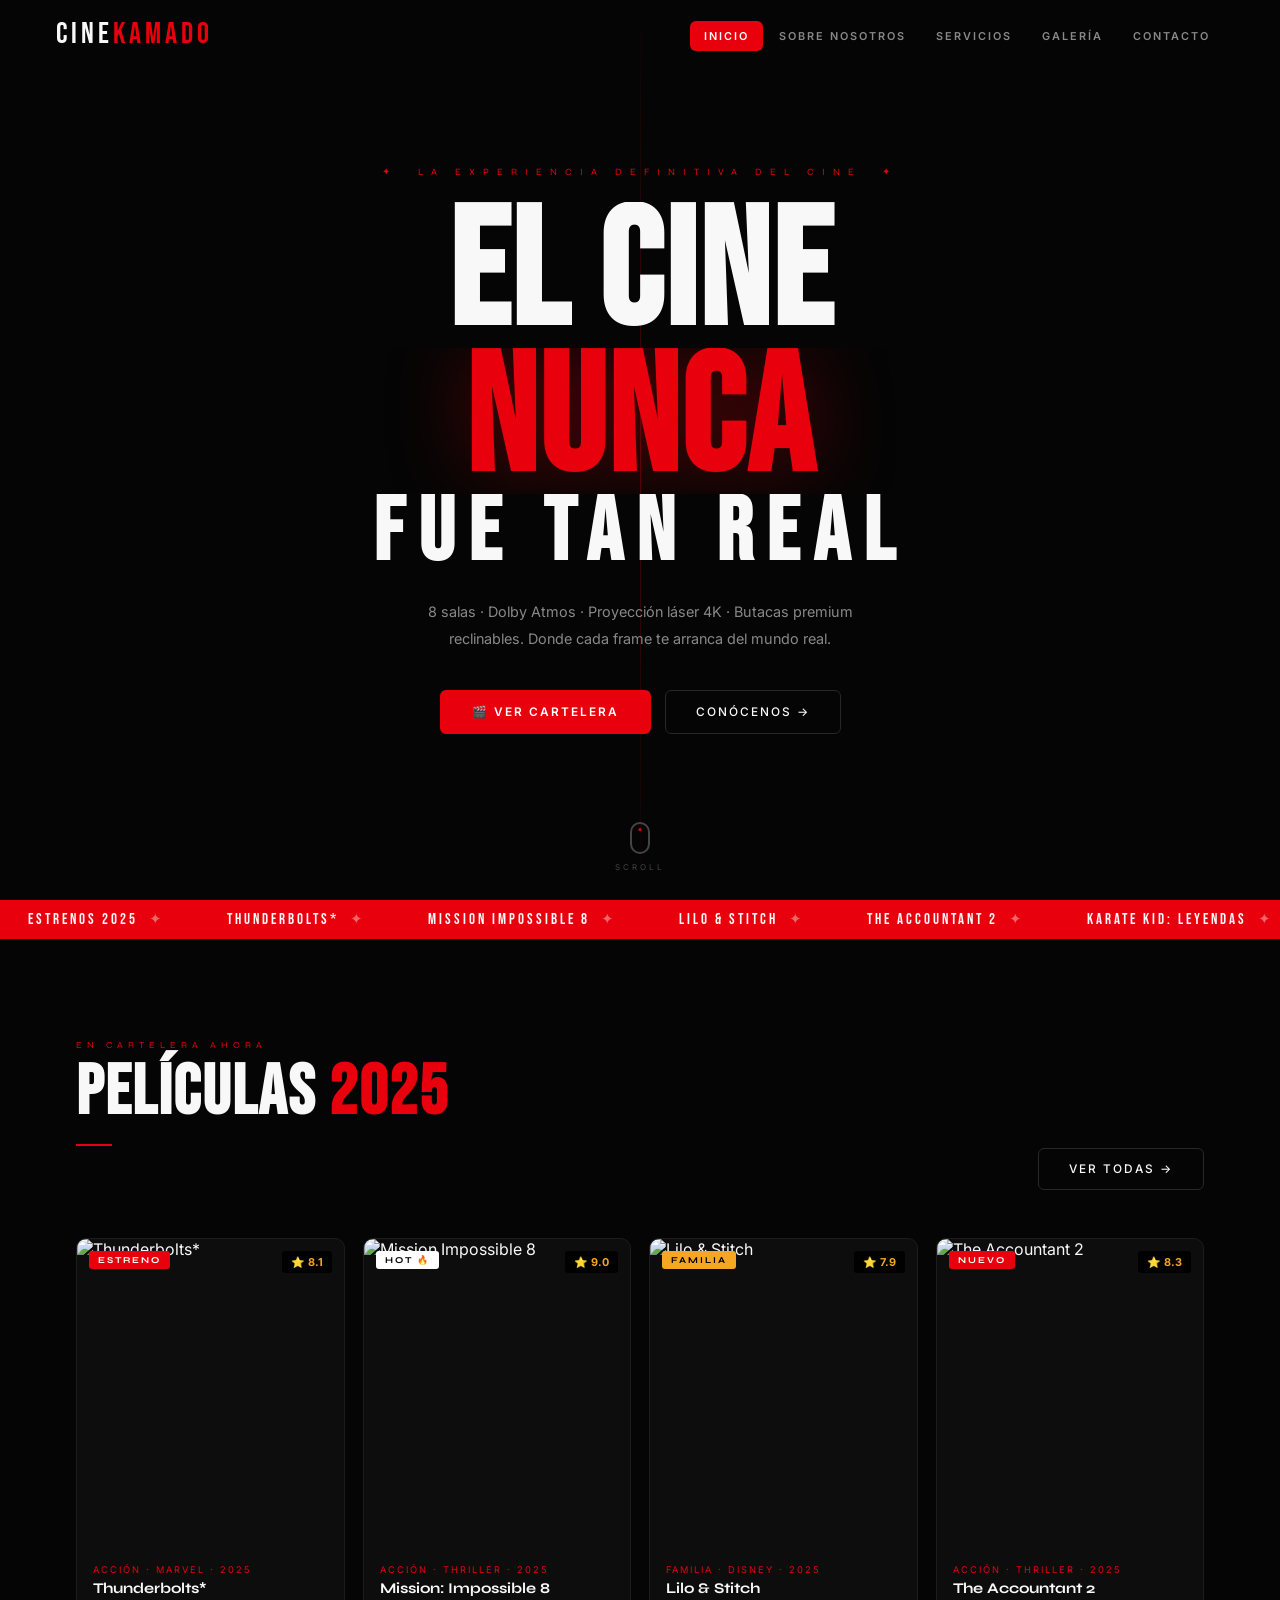
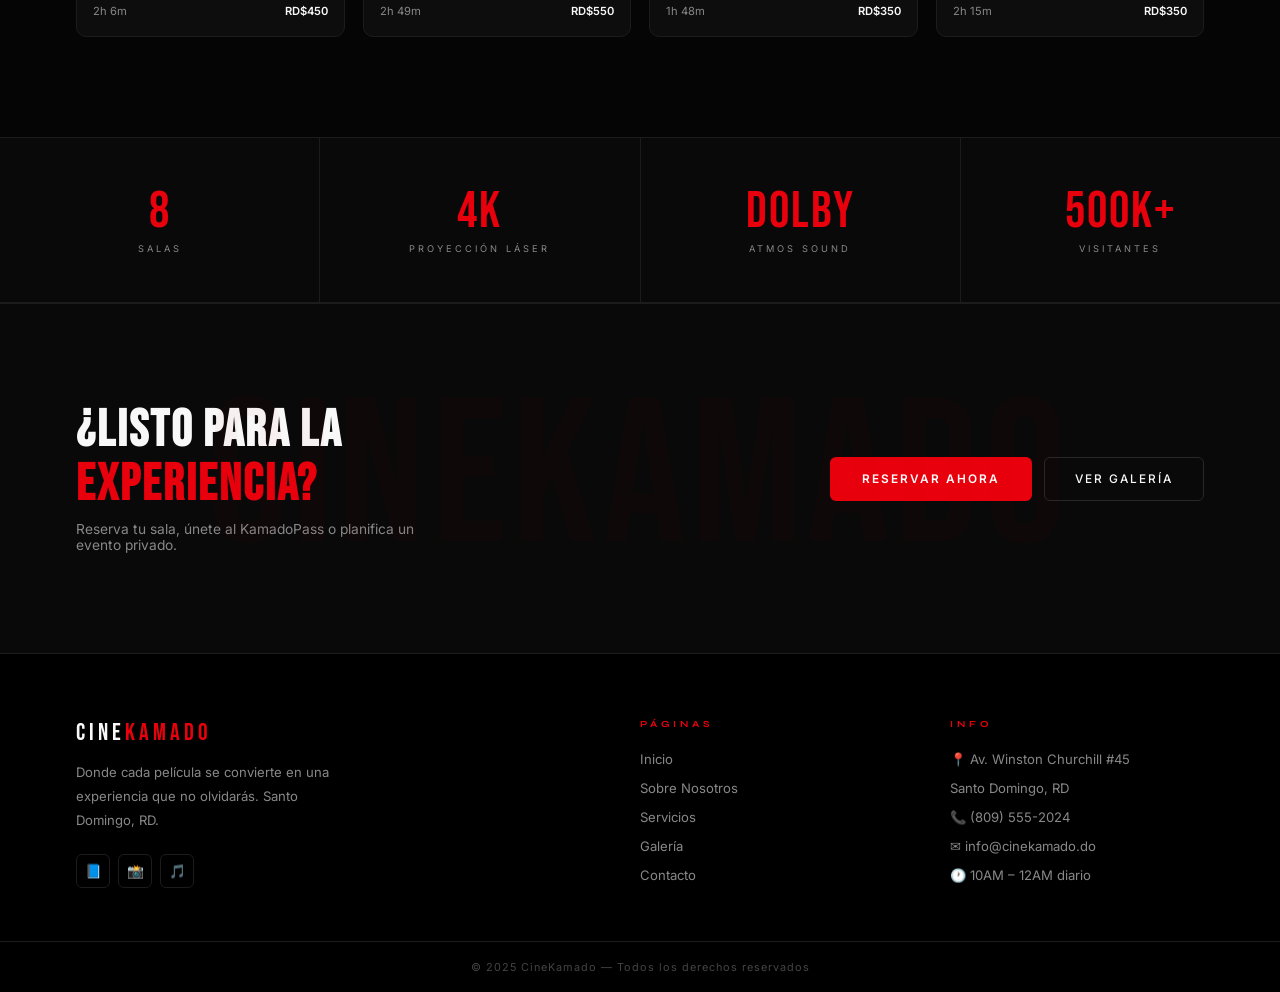
==== index.html @ 13164cf3 "Add files via upload" ====
<!DOCTYPE html>
<html lang="es">
<head>
<meta charset="UTF-8"/><meta name="viewport" content="width=device-width,initial-scale=1.0"/>
<title>CineKamado – Inicio</title>
<link href="https://fonts.googleapis.com/css2?family=Bebas+Neue&family=Syne:wght@400;700;800&family=Inter:wght@300;400;500;600&display=swap" rel="stylesheet"/>
<link rel="stylesheet" href="styles.css"/>
<style>
.hero{min-height:100vh;display:flex;align-items:center;justify-content:center;position:relative;overflow:hidden;}
.hero-bg{position:absolute;inset:0;background:url('https://images.unsplash.com/photo-1440404653325-ab127d49abc1?w=1800&q=90')center/cover no-repeat;filter:brightness(.18);}
.hero-grad{position:absolute;inset:0;background:linear-gradient(to bottom,rgba(5,5,5,.3) 0%,var(--bg) 100%);}
.hero-vline{position:absolute;top:0;left:50%;width:1px;height:100%;background:linear-gradient(to bottom,transparent,rgba(232,0,13,.3),transparent);pointer-events:none;}
.particle{position:absolute;width:2px;height:2px;background:var(--red);border-radius:50%;opacity:0;animation:twink linear infinite;}
@keyframes twink{0%{opacity:0;transform:translateY(0) scale(1)}50%{opacity:.6}100%{opacity:0;transform:translateY(-50px) scale(.4)}}
.hero-content{position:relative;z-index:2;text-align:center;padding:0 20px;max-width:1100px;}
.eyebrow{font-family:var(--font-s);font-size:.6rem;letter-spacing:8px;text-transform:uppercase;color:var(--red);display:block;margin-bottom:24px;opacity:0;animation:fadeUp .8s .3s ease forwards;}
.hero-title{font-family:var(--font-h);line-height:.88;letter-spacing:2px;}
.ww{overflow:hidden;display:block;}
.w{display:inline-block;opacity:0;transform:translateY(110%);animation:wordUp .7s ease forwards;}
.w1{font-size:clamp(4.5rem,13vw,12rem);animation-delay:.4s;}
.w2{font-size:clamp(4.5rem,13vw,12rem);color:var(--red);text-shadow:0 0 80px rgba(232,0,13,.35);animation-delay:.55s;}
.w3{font-size:clamp(2.5rem,7vw,6rem);letter-spacing:14px;animation-delay:.7s;}
@keyframes wordUp{from{opacity:0;transform:translateY(110%)}to{opacity:1;transform:translateY(0)}}
.hero-sub{font-size:.9rem;line-height:1.85;color:var(--gray);max-width:500px;margin:26px auto 38px;opacity:0;animation:fadeUp .8s 1s ease forwards;}
.hero-btns{display:flex;gap:14px;justify-content:center;flex-wrap:wrap;opacity:0;animation:fadeUp .8s 1.15s ease forwards;}
.scroll-hint{position:absolute;bottom:28px;left:50%;transform:translateX(-50%);z-index:2;display:flex;flex-direction:column;align-items:center;gap:8px;}
.scroll-mouse{width:20px;height:32px;border:2px solid var(--gray2);border-radius:10px;position:relative;}
.scroll-dot{position:absolute;top:4px;left:50%;transform:translateX(-50%);width:3px;height:3px;background:var(--red);border-radius:50%;animation:sdot 2s infinite;}
@keyframes sdot{0%{top:4px;opacity:1}100%{top:18px;opacity:0}}
.scroll-txt{font-size:.5rem;letter-spacing:3px;text-transform:uppercase;color:var(--gray2);}

.movies-section{padding:100px 0;background:var(--bg);}
.movies-head{display:flex;justify-content:space-between;align-items:flex-end;margin-bottom:48px;}
.movies-grid{display:grid;grid-template-columns:repeat(4,1fr);gap:18px;}
.movie-card{background:var(--card);border:1px solid var(--border);border-radius:10px;overflow:hidden;transition:transform .3s,box-shadow .3s;}
.movie-card:hover{transform:translateY(-10px);box-shadow:0 24px 60px rgba(0,0,0,.9),0 0 0 1px var(--red);}
.movie-poster{position:relative;height:310px;overflow:hidden;}
.movie-poster img{width:100%;height:100%;object-fit:cover;transition:transform .5s;filter:saturate(.85);}
.movie-card:hover .movie-poster img{transform:scale(1.07);}
.m-badge{position:absolute;top:12px;left:12px;background:var(--red);color:#fff;font-family:var(--font-s);font-size:.56rem;font-weight:700;letter-spacing:2px;text-transform:uppercase;padding:4px 9px;border-radius:3px;}
.m-rating{position:absolute;top:12px;right:12px;background:rgba(0,0,0,.88);color:var(--gold);font-size:.68rem;font-weight:700;padding:4px 9px;border-radius:3px;backdrop-filter:blur(8px);}
.m-overlay{position:absolute;inset:0;background:rgba(5,5,5,.88);display:flex;flex-direction:column;align-items:center;justify-content:center;gap:10px;opacity:0;transition:.3s;}
.movie-card:hover .m-overlay{opacity:1;}
.btn-buy{padding:11px 26px;background:var(--red);color:#fff;font-family:var(--font-b);font-weight:700;font-size:.7rem;letter-spacing:2px;text-transform:uppercase;border:2px solid var(--red);border-radius:4px;cursor:pointer;transition:.2s;}
.btn-buy:hover{background:transparent;color:var(--red);}
.movie-body{padding:15px 16px 18px;}
.m-genre{font-size:.58rem;letter-spacing:2px;text-transform:uppercase;color:var(--red);margin-bottom:5px;display:block;}
.m-title{font-family:var(--font-s);font-size:.93rem;font-weight:700;color:var(--white);margin-bottom:6px;line-height:1.2;}
.m-meta{font-size:.7rem;color:var(--gray);display:flex;justify-content:space-between;}
.m-price{color:var(--white);font-weight:600;}

/* MODAL */
.modal-ov{display:none;position:fixed;inset:0;z-index:9999;background:rgba(0,0,0,.94);backdrop-filter:blur(14px);align-items:center;justify-content:center;padding:20px;}
.modal-box{background:#0d0d0d;border:1px solid #1f1f1f;border-radius:12px;width:100%;max-width:520px;overflow:hidden;animation:mIn .35s cubic-bezier(.16,1,.3,1);max-height:92vh;overflow-y:auto;}
@keyframes mIn{from{opacity:0;transform:translateY(28px) scale(.96)}to{opacity:1;transform:none}}
.m-head{padding:26px 30px 20px;border-bottom:1px solid #181818;position:relative;background:#111;}
.m-close{position:absolute;top:16px;right:20px;background:none;border:none;color:var(--gray2);font-size:1.3rem;cursor:pointer;transition:.2s;}
.m-close:hover{color:var(--white);}
.m-tag{font-family:var(--font-s);font-size:.54rem;letter-spacing:4px;text-transform:uppercase;color:var(--red);margin-bottom:6px;display:block;}
.m-movie{font-family:var(--font-h);font-size:1.7rem;letter-spacing:2px;color:var(--white);}
.m-meta2{font-size:.72rem;color:var(--gray);margin-top:3px;}
.m-body{padding:26px 30px 30px;}
.ml{display:block;font-size:.58rem;letter-spacing:2.5px;text-transform:uppercase;color:var(--gray);margin-bottom:7px;}
.mi{width:100%;background:#111;border:1px solid #222;border-radius:6px;padding:10px 13px;color:var(--white);font-family:var(--font-b);font-size:.84rem;outline:none;transition:.2s;}
.mi:focus{border-color:var(--red);}
.mi option{background:#111;}
.mg{margin-bottom:16px;}
.mr{display:grid;grid-template-columns:1fr 1fr;gap:12px;}
.seat-grid{display:grid;grid-template-columns:repeat(8,1fr);gap:5px;margin-bottom:12px;}
.seat-screen{grid-column:1/-1;text-align:center;font-size:.54rem;letter-spacing:3px;text-transform:uppercase;color:var(--gray2);padding:7px 0 12px;border-bottom:1px solid #181818;margin-bottom:6px;}
.seat{width:100%;aspect-ratio:1;border:1px solid #252525;border-radius:3px;background:#111;cursor:pointer;transition:.15s;font-size:.48rem;color:var(--gray2);display:flex;align-items:center;justify-content:center;}
.seat:hover{border-color:var(--red);background:rgba(232,0,13,.12);}
.seat.sel{background:var(--red);border-color:var(--red);color:#fff;}
.seat.taken{background:#161616;border-color:#161616;cursor:not-allowed;opacity:.3;}
.seat-legend{display:flex;gap:14px;margin-bottom:16px;font-size:.6rem;color:var(--gray);}
.seat-legend span{display:flex;align-items:center;gap:5px;}
.ldot{width:9px;height:9px;border-radius:2px;}
.qty-row{display:flex;align-items:center;background:#111;border:1px solid #222;border-radius:6px;overflow:hidden;width:110px;}
.qty-btn{background:none;border:none;color:var(--red);font-size:1.3rem;padding:8px 14px;cursor:pointer;transition:.2s;}
.qty-btn:hover{background:rgba(232,0,13,.1);}
.qty-n{flex:1;text-align:center;color:var(--white);font-weight:700;}
.total-row{background:rgba(232,0,13,.06);border:1px solid rgba(232,0,13,.18);border-radius:7px;padding:13px 16px;display:flex;justify-content:space-between;align-items:center;margin-bottom:18px;}
.total-row span{font-size:.63rem;letter-spacing:2px;text-transform:uppercase;color:var(--gray);}
.total-row strong{font-family:var(--font-h);font-size:2rem;color:var(--red);letter-spacing:2px;}
.m-success{display:none;padding:48px 30px;text-align:center;}
.s-icon{font-size:3.8rem;margin-bottom:12px;animation:popIn .5s cubic-bezier(.16,1,.3,1);}
@keyframes popIn{from{transform:scale(0)}to{transform:scale(1)}}
.s-title2{font-family:var(--font-h);font-size:2.8rem;letter-spacing:3px;color:var(--white);margin-bottom:6px;}
.s-title2 em{color:var(--red);font-style:normal;}
.s-code-box{background:#111;border:1px dashed #2a2a2a;border-radius:8px;padding:14px;margin:18px 0;}
.s-code-lbl{font-size:.56rem;letter-spacing:3px;text-transform:uppercase;color:var(--gray);margin-bottom:5px;}
.s-code{font-family:var(--font-h);font-size:2rem;letter-spacing:6px;color:var(--red);}
.s-detail{font-size:.8rem;color:var(--gray);line-height:1.85;margin-bottom:26px;}
@media(max-width:768px){.movies-grid{grid-template-columns:1fr 1fr;}.movies-head{flex-direction:column;align-items:flex-start;gap:14px;}.mr{grid-template-columns:1fr;}}
@media(max-width:500px){.movies-grid{grid-template-columns:1fr;}}
</style>
</head>
<body>
<nav class="navbar" id="mainNav">
  <a href="index.html" class="logo">CINE<span>KAMADO</span></a>
  <ul class="nav-links" id="navLinks">
    <li><a href="index.html" class="active">Inicio</a></li>
    <li><a href="sobre.html">Sobre Nosotros</a></li>
    <li><a href="servicios.html">Servicios</a></li>
    <li><a href="galeria.html">Galería</a></li>
    <li><a href="contacto.html">Contacto</a></li>
  </ul>
  <button class="burger" onclick="toggleNav()"><span></span><span></span><span></span></button>
</nav>

<section class="hero">
  <div class="hero-bg"></div>
  <div class="hero-grad"></div>
  <div class="hero-vline"></div>
  <div id="particles"></div>
  <div class="hero-content animate-in">
    <span class="eyebrow">✦ &nbsp;La experiencia definitiva del cine&nbsp; ✦</span>
    <h1 class="hero-title">
      <span class="ww"><span class="w w1">EL CINE</span></span>
      <span class="ww"><span class="w w2">NUNCA</span></span>
      <span class="ww"><span class="w w3">FUE TAN REAL</span></span>
    </h1>
    <p class="hero-sub">8 salas · Dolby Atmos · Proyección láser 4K · Butacas premium reclinables. Donde cada frame te arranca del mundo real.</p>
    <div class="hero-btns">
      <a href="#cartelera" class="btn-red">🎬 Ver Cartelera</a>
      <a href="sobre.html" class="btn-ghost">Conócenos →</a>
    </div>
  </div>
  <div class="scroll-hint"><div class="scroll-mouse"><div class="scroll-dot"></div></div><span class="scroll-txt">Scroll</span></div>
</section>

<div class="ticker"><div class="ticker-track">
  <span class="ticker-item">ESTRENOS 2025 <span>✦</span></span>
  <span class="ticker-item">THUNDERBOLTS* <span>✦</span></span>
  <span class="ticker-item">MISSION IMPOSSIBLE 8 <span>✦</span></span>
  <span class="ticker-item">LILO &amp; STITCH <span>✦</span></span>
  <span class="ticker-item">THE ACCOUNTANT 2 <span>✦</span></span>
  <span class="ticker-item">KARATE KID: LEYENDAS <span>✦</span></span>
  <span class="ticker-item">NOVOCAINE <span>✦</span></span>
  <span class="ticker-item">ESTRENOS 2025 <span>✦</span></span>
  <span class="ticker-item">THUNDERBOLTS* <span>✦</span></span>
  <span class="ticker-item">MISSION IMPOSSIBLE 8 <span>✦</span></span>
  <span class="ticker-item">LILO &amp; STITCH <span>✦</span></span>
  <span class="ticker-item">THE ACCOUNTANT 2 <span>✦</span></span>
  <span class="ticker-item">KARATE KID: LEYENDAS <span>✦</span></span>
  <span class="ticker-item">NOVOCAINE <span>✦</span></span>
</div></div>

<section class="movies-section" id="cartelera">
  <div class="container">
    <div class="movies-head">
      <div>
        <span class="s-label">En cartelera ahora</span>
        <h2 class="s-title">PELÍCULAS <em>2025</em></h2>
        <div class="s-bar"></div>
      </div>
      <a href="servicios.html" class="btn-ghost">Ver todas →</a>
    </div>
    <div class="movies-grid">
      <div class="movie-card reveal" style="transition-delay:.05s">
        <div class="movie-poster">
          <img src="https://images.unsplash.com/photo-1635805737707-575885ab0820?w=400&q=80" alt="Thunderbolts*"/>
          <span class="m-badge">ESTRENO</span><span class="m-rating">⭐ 8.1</span>
          <div class="m-overlay">
            <button class="btn-buy" onclick="abrirModal('Thunderbolts*','Acción · Marvel · 2h 6m',450)">🎟 Comprar Entradas</button>
            <span style="font-size:.66rem;color:var(--gray)">Sala 3 · Dolby Atmos</span>
          </div>
        </div>
        <div class="movie-body">
          <span class="m-genre">Acción · Marvel · 2025</span>
          <p class="m-title">Thunderbolts*</p>
          <div class="m-meta"><span>2h 6m</span><span class="m-price">RD$450</span></div>
        </div>
      </div>
      <div class="movie-card reveal" style="transition-delay:.1s">
        <div class="movie-poster">
          <img src="https://images.unsplash.com/photo-1509347528160-9a9e33742cdb?w=400&q=80" alt="Mission Impossible 8"/>
          <span class="m-badge" style="background:#fff;color:#000">HOT 🔥</span><span class="m-rating">⭐ 9.0</span>
          <div class="m-overlay">
            <button class="btn-buy" onclick="abrirModal('Mission: Impossible 8','Acción · Thriller · 2h 49m',550)">🎟 Comprar Entradas</button>
            <span style="font-size:.66rem;color:var(--gray)">Sala 1 · IMAX</span>
          </div>
        </div>
        <div class="movie-body">
          <span class="m-genre">Acción · Thriller · 2025</span>
          <p class="m-title">Mission: Impossible 8</p>
          <div class="m-meta"><span>2h 49m</span><span class="m-price">RD$550</span></div>
        </div>
      </div>
      <div class="movie-card reveal" style="transition-delay:.15s">
        <div class="movie-poster">
          <img src="https://images.unsplash.com/photo-1594909122845-11baa439b7bf?w=400&q=80" alt="Lilo &amp; Stitch"/>
          <span class="m-badge" style="background:var(--gold);color:#000">FAMILIA</span><span class="m-rating">⭐ 7.9</span>
          <div class="m-overlay">
            <button class="btn-buy" onclick="abrirModal('Lilo &amp; Stitch','Familia · Disney · 1h 48m',350)">🎟 Comprar Entradas</button>
            <span style="font-size:.66rem;color:var(--gray)">Sala 5 · Estándar</span>
          </div>
        </div>
        <div class="movie-body">
          <span class="m-genre">Familia · Disney · 2025</span>
          <p class="m-title">Lilo &amp; Stitch</p>
          <div class="m-meta"><span>1h 48m</span><span class="m-price">RD$350</span></div>
        </div>
      </div>
      <div class="movie-card reveal" style="transition-delay:.2s">
        <div class="movie-poster">
          <img src="https://images.unsplash.com/photo-1478720568477-152d9b164e26?w=400&q=80" alt="The Accountant 2"/>
          <span class="m-badge">NUEVO</span><span class="m-rating">⭐ 8.3</span>
          <div class="m-overlay">
            <button class="btn-buy" onclick="abrirModal('The Accountant 2','Acción · Thriller · 2h 15m',350)">🎟 Comprar Entradas</button>
            <span style="font-size:.66rem;color:var(--gray)">Sala 2 · Dolby</span>
          </div>
        </div>
        <div class="movie-body">
          <span class="m-genre">Acción · Thriller · 2025</span>
          <p class="m-title">The Accountant 2</p>
          <div class="m-meta"><span>2h 15m</span><span class="m-price">RD$350</span></div>
        </div>
      </div>
    </div>
  </div>
</section>

<div class="stats-strip">
  <div class="stat-item reveal"><span class="stat-n">8</span><span class="stat-l">Salas</span></div>
  <div class="stat-item reveal"><span class="stat-n">4K</span><span class="stat-l">Proyección Láser</span></div>
  <div class="stat-item reveal"><span class="stat-n">Dolby</span><span class="stat-l">Atmos Sound</span></div>
  <div class="stat-item reveal"><span class="stat-n">500K+</span><span class="stat-l">Visitantes</span></div>
</div>

<section class="cta-section">
  <div class="container">
    <div class="cta-inner">
      <div>
        <h2 class="reveal">¿LISTO PARA LA<br><em>EXPERIENCIA?</em></h2>
        <p class="reveal">Reserva tu sala, únete al KamadoPass o planifica un evento privado.</p>
      </div>
      <div class="cta-btns reveal">
        <a href="contacto.html" class="btn-red">Reservar Ahora</a>
        <a href="galeria.html" class="btn-ghost">Ver Galería</a>
      </div>
    </div>
  </div>
</section>

<footer class="footer">
  <div class="footer-inner">
    <div>
      <a href="index.html" class="logo" style="font-size:1.5rem">CINE<span>KAMADO</span></a>
      <p class="f-desc">Donde cada película se convierte en una experiencia que no olvidarás. Santo Domingo, RD.</p>
      <div class="socials">
        <a href="https://facebook.com" target="_blank" class="soc">📘</a>
        <a href="https://instagram.com" target="_blank" class="soc">📸</a>
        <a href="https://tiktok.com" target="_blank" class="soc">🎵</a>
      </div>
    </div>
    <div class="fnav"><h4>Páginas</h4><ul>
      <li><a href="index.html">Inicio</a></li>
      <li><a href="sobre.html">Sobre Nosotros</a></li>
      <li><a href="servicios.html">Servicios</a></li>
      <li><a href="galeria.html">Galería</a></li>
      <li><a href="contacto.html">Contacto</a></li>
    </ul></div>
    <div class="fnav"><h4>Info</h4><ul>
      <li><span>📍 Av. Winston Churchill #45</span></li>
      <li><span>Santo Domingo, RD</span></li>
      <li><span>📞 (809) 555-2024</span></li>
      <li><span>✉ info@cinekamado.do</span></li>
      <li><span>🕐 10AM – 12AM diario</span></li>
    </ul></div>
  </div>
  <div class="f-bottom"><p>© 2025 CineKamado — Todos los derechos reservados</p></div>
</footer>

<!-- MODAL -->
<div class="modal-ov" id="modalOv">
  <div class="modal-box">
    <div class="m-head">
      <button class="m-close" onclick="cerrarModal()">✕</button>
      <span class="m-tag">🎬 Comprar Entradas — CineKamado</span>
      <div class="m-movie" id="mTitle"></div>
      <div class="m-meta2" id="mMeta2"></div>
    </div>
    <div class="m-body" id="mForm">
      <div class="mg">
        <label class="ml">Horario de Función</label>
        <select class="mi" id="mHorario">
          <option value="">Selecciona horario...</option>
          <option>🕑 2:00 PM — Sala 1 (Estándar)</option>
          <option>🕓 4:30 PM — Sala 3 (Dolby Atmos)</option>
          <option>🕖 6:00 PM — Sala 5 (Estándar)</option>
          <option>🕗 7:30 PM — Sala 2 (Dolby Atmos)</option>
          <option>🕙 9:00 PM — Sala 7 (VIP Premium)</option>
          <option>🕙 10:30 PM — Sala 4 (Estándar)</option>
        </select>
      </div>
      <div class="mg">
        <label class="ml">Selecciona tus Asientos</label>
        <div class="seat-grid" id="seatGrid"><div class="seat-screen">— PANTALLA —</div></div>
        <div class="seat-legend">
          <span><div class="ldot" style="background:#1f1f1f;border:1px solid #2a2a2a"></div> Disponible</span>
          <span><div class="ldot" style="background:var(--red)"></div> Seleccionado</span>
          <span><div class="ldot" style="background:#161616;opacity:.4"></div> Ocupado</span>
        </div>
      </div>
      <div class="mr">
        <div class="mg">
          <label class="ml">Cantidad</label>
          <div class="qty-row"><button class="qty-btn" onclick="chgQty(-1)">−</button><span class="qty-n" id="mQty">1</span><button class="qty-btn" onclick="chgQty(1)">+</button></div>
        </div>
        <div class="mg">
          <label class="ml">Tipo de Entrada</label>
          <select class="mi" id="mTipo" onchange="calcTotal()">
            <option value="350">General — RD$350</option>
            <option value="250">Estudiante — RD$250</option>
            <option value="450">Dolby Atmos — RD$450</option>
            <option value="800">VIP Premium — RD$800</option>
          </select>
        </div>
      </div>
      <div class="mg">
        <label class="ml">Tu Nombre Completo</label>
        <input class="mi" type="text" id="mNombre" placeholder="Ej. Juan Pérez"/>
      </div>
      <div class="total-row"><span>Total a Pagar</span><strong id="mTotal">RD$350</strong></div>
      <button class="btn-red" style="width:100%;justify-content:center;" onclick="confirmar()">Confirmar Compra →</button>
    </div>
    <div class="m-success" id="mSuccess">
      <div class="s-icon">🎉</div>
      <div class="s-title2">COMPRA <em>EXITOSA</em></div>
      <div class="s-code-box"><div class="s-code-lbl">Código de Reserva</div><div class="s-code" id="sCod"></div></div>
      <p class="s-detail" id="sDet"></p>
      <button class="btn-red" style="justify-content:center;" onclick="cerrarModal()">¡Listo! Disfruta la película 🍿</button>
    </div>
  </div>
</div>

<script src="main.js"></script>
<script>
let qty=1,baseP=350,selSeats=[];
const takenSeats=[3,7,11,18,22,27,35,40,44,2,14,30];
function buildSeats(){
  const g=document.getElementById('seatGrid');
  while(g.children.length>1)g.removeChild(g.lastChild);
  selSeats=[];
  ['A','B','C','D','E','F'].forEach((row,ri)=>{
    for(let c=1;c<=8;c++){
      const idx=ri*8+c,id=row+c,s=document.createElement('div');
      s.className='seat'+(takenSeats.includes(idx)?' taken':'');
      s.textContent=id;s.dataset.id=id;
      if(!takenSeats.includes(idx)){s.onclick=()=>{if(s.classList.contains('sel')){s.classList.remove('sel');selSeats=selSeats.filter(x=>x!==id);}else{if(selSeats.length>=qty){alert('Ya tienes '+qty+' asiento(s). Aumenta la cantidad.');return;}s.classList.add('sel');selSeats.push(id);}};}
      g.appendChild(s);
    }
  });
}
function abrirModal(titulo,meta,precio){
  document.getElementById('mTitle').textContent=titulo;
  document.getElementById('mMeta2').textContent=meta;
  baseP=precio;qty=1;
  document.getElementById('mQty').textContent='1';
  document.getElementById('mNombre').value='';
  document.getElementById('mHorario').value='';
  document.getElementById('mTipo').value=precio<=350?'350':String(precio);
  calcTotal();buildSeats();
  document.getElementById('mForm').style.display='block';
  document.getElementById('mSuccess').style.display='none';
  document.getElementById('modalOv').style.display='flex';
  document.body.style.overflow='hidden';
}
function cerrarModal(){document.getElementById('modalOv').style.display='none';document.body.style.overflow='';}
function chgQty(d){qty=Math.max(1,Math.min(8,qty+d));document.getElementById('mQty').textContent=qty;while(selSeats.length>qty){const l=selSeats.pop();document.querySelector('[data-id="'+l+'"]')?.classList.remove('sel');}calcTotal();}
function calcTotal(){const p=parseInt(document.getElementById('mTipo').value)||baseP;document.getElementById('mTotal').textContent='RD$'+(p*qty).toLocaleString();}
function confirmar(){
  const nombre=document.getElementById('mNombre').value.trim();
  const horario=document.getElementById('mHorario').value;
  if(!nombre){alert('Por favor escribe tu nombre.');return;}
  if(!horario){alert('Por favor selecciona un horario.');return;}
  if(selSeats.length===0){alert('Por favor selecciona al menos un asiento.');return;}
  const tipo=document.getElementById('mTipo').options[document.getElementById('mTipo').selectedIndex].text.split('—')[0].trim();
  const total=document.getElementById('mTotal').textContent;
  const movie=document.getElementById('mTitle').textContent;
  const cod='CK'+Math.floor(100000+Math.random()*900000);
  document.getElementById('sCod').textContent=cod;
  document.getElementById('sDet').innerHTML=`<strong style="color:#fff">${nombre}</strong>, tu compra está confirmada.<br><br>🎬 <strong style="color:#fff">${movie}</strong><br>🕐 ${horario}<br>💺 Asientos: <strong style="color:#fff">${selSeats.join(', ')}</strong><br>🎟 ${qty} entrada${qty>1?'s':''} (${tipo})<br>💰 Total: <strong style="color:var(--red)">${total}</strong>`;
  document.getElementById('mForm').style.display='none';
  document.getElementById('mSuccess').style.display='block';
}
document.getElementById('modalOv').addEventListener('click',function(e){if(e.target===this)cerrarModal();});
</script>
</body>
</html>
---- styles.css ----
/* ═══════════════════════════════════════
   CINEKAMADO — GLOBAL STYLESHEET
   Paleta: Negro absoluto + Rojo neón
═══════════════════════════════════════ */
@import url('https://fonts.googleapis.com/css2?family=Bebas+Neue&family=Syne:wght@400;700;800&family=Inter:wght@300;400;500;600&display=swap');

:root{
  --bg:#050505; --bg2:#090909; --bg3:#0f0f0f;
  --card:#0d0d0d; --border:#1c1c1c; --border2:#282828;
  --red:#e8000d; --red-dim:rgba(232,0,13,0.18); --red-glow:rgba(232,0,13,0.3);
  --white:#f8f8f8; --gray:#888; --gray2:#444; --gray3:#2a2a2a;
  --gold:#f5a623;
  --font-h:'Bebas Neue',sans-serif;
  --font-s:'Syne',sans-serif;
  --font-b:'Inter',sans-serif;
  --radius:6px; --radius-lg:10px;
}
*,*::before,*::after{margin:0;padding:0;box-sizing:border-box;}
html{scroll-behavior:smooth;}
body{background:var(--bg);color:var(--white);font-family:var(--font-b);overflow-x:hidden;}
::-webkit-scrollbar{width:4px;}
::-webkit-scrollbar-track{background:var(--bg);}
::-webkit-scrollbar-thumb{background:var(--red);border-radius:2px;}

/* ── NAVBAR ── */
.navbar{position:fixed;top:0;left:0;right:0;z-index:1000;padding:0 56px;height:68px;display:flex;align-items:center;justify-content:space-between;transition:.3s;}
.navbar.scrolled{background:rgba(5,5,5,.97);border-bottom:1px solid var(--border);}
.logo{font-family:var(--font-h);font-size:1.85rem;letter-spacing:4px;color:var(--white);text-decoration:none;}
.logo span{color:var(--red);}
.nav-links{list-style:none;display:flex;gap:2px;}
.nav-links a{text-decoration:none;color:var(--gray);font-size:.68rem;font-weight:600;letter-spacing:2px;text-transform:uppercase;padding:8px 14px;border-radius:var(--radius);transition:.2s;}
.nav-links a:hover{color:var(--white);}
.nav-links a.active{background:var(--red);color:#fff;}
.burger{display:none;background:none;border:none;cursor:pointer;flex-direction:column;gap:5px;padding:4px;}
.burger span{display:block;width:22px;height:2px;background:var(--white);border-radius:2px;transition:.3s;}

/* ── BUTTONS ── */
.btn-red{display:inline-flex;align-items:center;gap:8px;padding:13px 30px;background:var(--red);color:#fff;font-family:var(--font-b);font-weight:600;font-size:.74rem;letter-spacing:2px;text-transform:uppercase;text-decoration:none;border:2px solid var(--red);border-radius:var(--radius);transition:.2s;cursor:pointer;}
.btn-red:hover{background:transparent;color:var(--red);box-shadow:0 0 28px var(--red-glow);}
.btn-ghost{display:inline-flex;align-items:center;gap:8px;padding:13px 30px;background:transparent;color:var(--white);font-family:var(--font-b);font-weight:500;font-size:.74rem;letter-spacing:2px;text-transform:uppercase;text-decoration:none;border:1px solid var(--border2);border-radius:var(--radius);transition:.2s;cursor:pointer;}
.btn-ghost:hover{border-color:rgba(255,255,255,.3);}

/* ── TICKER ── */
.ticker{background:var(--red);padding:10px 0;overflow:hidden;}
.ticker-track{display:flex;white-space:nowrap;animation:ticker 24s linear infinite;}
.ticker-item{font-family:var(--font-h);font-size:.95rem;letter-spacing:3px;padding:0 28px;flex-shrink:0;}
.ticker-item span{color:rgba(255,255,255,.4);margin:0 6px;}
@keyframes ticker{from{transform:translateX(0)}to{transform:translateX(-50%)}}

/* ── LAYOUT ── */
.container{max-width:1240px;margin:0 auto;padding:0 56px;}
.section{padding:100px 0;}
.s-label{font-family:var(--font-s);font-size:.58rem;letter-spacing:5px;text-transform:uppercase;color:var(--red);display:block;margin-bottom:10px;}
.s-title{font-family:var(--font-h);font-size:clamp(3rem,5.5vw,5.5rem);letter-spacing:2px;line-height:.92;color:var(--white);}
.s-title em{color:var(--red);font-style:normal;}
.s-bar{width:36px;height:2px;background:var(--red);margin:18px 0 44px;}
.s-bar.center{margin:18px auto 44px;}
.s-center{text-align:center;}

/* ── PAGE HERO (subpáginas) ── */
.page-hero{min-height:380px;display:flex;align-items:flex-end;padding-top:68px;position:relative;overflow:hidden;}
.ph-bg{position:absolute;inset:0;background-size:cover;background-position:center;filter:brightness(.2) saturate(.7);}
.ph-overlay{position:absolute;inset:0;background:linear-gradient(to top,var(--bg) 0%,transparent 60%);}
.ph-content{position:relative;z-index:2;padding:60px 56px 56px;width:100%;}
.ph-content .s-label{margin-bottom:8px;}
.ph-content h1{font-family:var(--font-h);font-size:clamp(3.5rem,7vw,7rem);letter-spacing:3px;line-height:.9;color:var(--white);}
.ph-content h1 em{color:var(--red);font-style:normal;}
.breadcrumb{margin-top:18px;font-size:.7rem;letter-spacing:2px;color:var(--gray2);}
.breadcrumb a{color:var(--red);text-decoration:none;}

/* ── STATS STRIP ── */
.stats-strip{background:var(--bg2);border-top:1px solid var(--border);border-bottom:1px solid var(--border);display:flex;}
.stat-item{flex:1;display:flex;flex-direction:column;align-items:center;justify-content:center;padding:48px 20px;border-right:1px solid var(--border);transition:.3s;}
.stat-item:last-child{border-right:none;}
.stat-item:hover{background:var(--red-dim);}
.stat-n{font-family:var(--font-h);font-size:3.2rem;color:var(--red);letter-spacing:2px;line-height:1;}
.stat-l{font-size:.58rem;letter-spacing:3px;text-transform:uppercase;color:var(--gray);margin-top:6px;}

/* ── CTA SECTION ── */
.cta-section{background:var(--bg2);border-top:1px solid var(--border);padding:100px 0;position:relative;overflow:hidden;}
.cta-section::before{content:'CINEKAMADO';position:absolute;font-family:var(--font-h);font-size:16vw;color:rgba(232,0,13,.03);white-space:nowrap;top:50%;left:50%;transform:translate(-50%,-50%);pointer-events:none;letter-spacing:6px;}
.cta-inner{display:flex;justify-content:space-between;align-items:center;gap:48px;flex-wrap:wrap;}
.cta-inner h2{font-family:var(--font-h);font-size:clamp(2.5rem,4vw,4.5rem);letter-spacing:2px;line-height:1.05;}
.cta-inner h2 em{color:var(--red);font-style:normal;}
.cta-inner p{margin-top:10px;font-size:.86rem;color:var(--gray);max-width:380px;}
.cta-btns{display:flex;gap:12px;flex-wrap:wrap;}

/* ── FOOTER ── */
.footer{background:#000;border-top:1px solid var(--border);}
.footer-inner{max-width:1240px;margin:0 auto;padding:64px 56px 48px;display:grid;grid-template-columns:2fr 1fr 1fr;gap:56px;}
.f-desc{font-size:.82rem;color:var(--gray);margin-top:14px;line-height:1.8;max-width:260px;}
.socials{display:flex;gap:8px;margin-top:22px;}
.soc{width:34px;height:34px;border:1px solid var(--border);border-radius:var(--radius);display:flex;align-items:center;justify-content:center;text-decoration:none;font-size:.85rem;transition:.2s;}
.soc:hover{border-color:var(--red);background:rgba(232,0,13,.08);}
.fnav h4{font-family:var(--font-s);font-size:.58rem;letter-spacing:4px;text-transform:uppercase;color:var(--red);margin-bottom:18px;}
.fnav ul{list-style:none;}
.fnav li{margin-bottom:9px;}
.fnav li a{font-size:.82rem;color:var(--gray);text-decoration:none;transition:.2s;}
.fnav li a:hover{color:var(--white);}
.fnav li span{font-size:.82rem;color:var(--gray);}
.f-bottom{border-top:1px solid var(--border);text-align:center;padding:18px 56px;font-size:.68rem;letter-spacing:1px;color:var(--gray2);}

/* ── SOBRE ── */
.sobre-grid{display:grid;grid-template-columns:1fr 1fr;gap:80px;align-items:center;padding:100px 0;}
.sobre-img{position:relative;}
.sobre-img img{width:100%;height:500px;object-fit:cover;border-radius:var(--radius-lg);filter:brightness(.85) saturate(.8);transition:.4s;display:block;}
.sobre-img:hover img{filter:brightness(.95) saturate(1);}
.sobre-img::after{content:'';position:absolute;bottom:-12px;right:-12px;width:100%;height:100%;border:1px solid var(--red);border-radius:var(--radius-lg);z-index:-1;opacity:.2;}
.sobre-text p{font-size:.9rem;line-height:1.9;color:var(--gray);margin-bottom:18px;}
.valores-grid{display:grid;grid-template-columns:1fr 1fr;gap:14px;margin-top:32px;}
.valor-card{background:var(--card);border:1px solid var(--border);border-radius:var(--radius);padding:20px 18px;transition:border-color .3s;}
.valor-card:hover{border-color:var(--red);}
.valor-card .v-icon{font-size:1.4rem;margin-bottom:8px;}
.valor-card h4{font-family:var(--font-s);font-size:.92rem;font-weight:700;color:var(--white);margin-bottom:4px;}
.valor-card p{font-size:.78rem;color:var(--gray);line-height:1.5;}
.equipo-grid{display:grid;grid-template-columns:repeat(3,1fr);gap:20px;}
.equipo-card{background:var(--card);border:1px solid var(--border);border-radius:var(--radius-lg);padding:32px 22px;text-align:center;transition:border-color .3s,transform .3s;}
.equipo-card:hover{border-color:var(--red);transform:translateY(-4px);}
.eq-avatar{width:84px;height:84px;border-radius:50%;object-fit:cover;margin:0 auto 14px;display:block;border:2px solid var(--red);filter:grayscale(.3);}
.equipo-card h3{font-family:var(--font-s);font-size:1rem;font-weight:700;color:var(--white);margin-bottom:3px;}
.eq-cargo{font-size:.62rem;letter-spacing:2px;text-transform:uppercase;color:var(--red);margin-bottom:10px;display:block;}
.equipo-card p{font-size:.8rem;color:var(--gray);line-height:1.6;}

/* ── SERVICIOS ── */
.servicios-grid{display:grid;grid-template-columns:repeat(3,1fr);gap:20px;}
.serv-card{background:var(--card);border:1px solid var(--border);border-radius:var(--radius-lg);padding:40px 28px;position:relative;overflow:hidden;transition:border-color .3s,transform .3s,box-shadow .3s;}
.serv-card::before{content:'';position:absolute;top:0;left:0;right:0;height:2px;background:var(--red);transform:scaleX(0);transform-origin:left;transition:.35s;}
.serv-card:hover::before{transform:scaleX(1);}
.serv-card:hover{border-color:var(--red);transform:translateY(-6px);box-shadow:0 20px 50px rgba(0,0,0,.8),0 0 0 1px rgba(232,0,13,.15);}
.serv-card.featured{border-color:rgba(232,0,13,.4);background:linear-gradient(135deg,var(--card),rgba(232,0,13,.04));}
.serv-badge{position:absolute;top:16px;right:16px;background:var(--red);color:#fff;font-family:var(--font-s);font-size:.58rem;font-weight:700;letter-spacing:2px;text-transform:uppercase;padding:3px 9px;border-radius:2px;}
.serv-icon{font-size:2.2rem;margin-bottom:18px;display:block;}
.serv-card h3{font-family:var(--font-h);font-size:1.6rem;letter-spacing:1px;color:var(--white);margin-bottom:10px;}
.serv-card p{font-size:.84rem;line-height:1.75;color:var(--gray);margin-bottom:18px;}
.serv-price{display:inline-block;padding:4px 12px;background:var(--red-dim);color:var(--red);border:1px solid rgba(232,0,13,.2);border-radius:20px;font-size:.66rem;font-weight:600;letter-spacing:1.5px;text-transform:uppercase;}
.horarios-grid{display:grid;grid-template-columns:repeat(4,1fr);gap:16px;}
.horario-card{background:var(--card);border:1px solid var(--border);border-radius:var(--radius);padding:26px 18px;text-align:center;transition:border-color .3s;}
.horario-card:hover{border-color:var(--red);}
.horario-card h4{font-family:var(--font-s);font-size:.92rem;font-weight:700;color:var(--red);margin-bottom:10px;}
.horario-card p{font-size:.8rem;color:var(--gray);line-height:1.7;}

/* ── GALERÍA ── */
.galeria-grid{display:grid;grid-template-columns:repeat(3,1fr);grid-auto-rows:220px;gap:12px;}
.gal-item{overflow:hidden;border-radius:var(--radius);position:relative;cursor:pointer;}
.gal-item.tall{grid-row:span 2;}
.gal-item.wide{grid-column:span 2;}
.gal-item img{width:100%;height:100%;object-fit:cover;transition:transform .5s,filter .5s;filter:brightness(.7) saturate(.8);}
.gal-item:hover img{transform:scale(1.06);filter:brightness(.95) saturate(1.1);}
.gal-ov{position:absolute;inset:0;background:linear-gradient(to top,rgba(5,5,5,.75) 0%,transparent 55%);display:flex;align-items:flex-end;padding:18px;opacity:0;transition:.3s;}
.gal-item:hover .gal-ov{opacity:1;}
.gal-ov span{font-size:.7rem;letter-spacing:2px;text-transform:uppercase;color:var(--white);font-weight:600;}
.video-wrap{position:relative;width:100%;max-width:860px;aspect-ratio:16/9;border-radius:var(--radius-lg);overflow:hidden;border:1px solid var(--border);}
.video-wrap iframe{width:100%;height:100%;border:none;}
.redes-grid{display:grid;grid-template-columns:repeat(3,1fr);gap:16px;}
.red-card{display:flex;align-items:center;gap:18px;background:var(--card);border:1px solid var(--border);border-radius:var(--radius-lg);padding:28px 24px;text-decoration:none;transition:border-color .3s,transform .2s;}
.red-card:hover{transform:translateY(-3px);}
.red-card.fb:hover{border-color:#1877f2;}
.red-card.ig:hover{border-color:#e1306c;}
.red-card.tt:hover{border-color:#69c9d0;}
.red-icon{font-size:2rem;min-width:44px;text-align:center;}
.red-info h4{font-family:var(--font-s);font-size:1rem;font-weight:700;color:var(--white);margin-bottom:3px;}
.red-info p{font-size:.76rem;color:var(--gray);}

/* ── CONTACTO ── */
.contacto-grid{display:grid;grid-template-columns:1fr 1.2fr;gap:80px;align-items:start;}
.contacto-info p{font-size:.88rem;line-height:1.85;color:var(--gray);margin-bottom:32px;}
.info-block{display:flex;align-items:flex-start;gap:16px;margin-bottom:24px;}
.ib-icon{width:42px;height:42px;background:var(--red-dim);border:1px solid rgba(232,0,13,.2);border-radius:50%;display:flex;align-items:center;justify-content:center;font-size:1rem;flex-shrink:0;}
.ib-text strong{display:block;font-size:.62rem;letter-spacing:2px;text-transform:uppercase;color:var(--red);margin-bottom:3px;}
.ib-text span{font-size:.86rem;color:var(--gray);}
.map-embed{margin-top:28px;border-radius:var(--radius-lg);overflow:hidden;border:1px solid var(--border);height:200px;}
.map-embed iframe{width:100%;height:100%;border:none;filter:invert(.9) hue-rotate(185deg) saturate(.5);}
.form-box{background:var(--card);border:1px solid var(--border);border-radius:var(--radius-lg);padding:44px 40px;}
.form-box h3{font-family:var(--font-h);font-size:2rem;letter-spacing:2px;color:var(--white);margin-bottom:6px;}
.form-sub{font-size:.8rem;color:var(--gray);margin-bottom:28px;}
.form-row{display:grid;grid-template-columns:1fr 1fr;gap:14px;}
.form-group{margin-bottom:16px;}
.form-group label{display:block;font-size:.6rem;letter-spacing:2px;text-transform:uppercase;color:var(--gray2);margin-bottom:7px;}
.form-group input,.form-group select,.form-group textarea{width:100%;background:rgba(255,255,255,.03);border:1px solid var(--border2);border-radius:var(--radius);padding:11px 14px;color:var(--white);font-family:var(--font-b);font-size:.86rem;outline:none;transition:.2s;}
.form-group input:focus,.form-group select:focus,.form-group textarea:focus{border-color:var(--red);}
.form-group select option{background:var(--card);}
.form-group textarea{height:120px;resize:vertical;}
.btn-send{width:100%;padding:14px;background:var(--red);color:#fff;font-family:var(--font-b);font-weight:700;font-size:.78rem;letter-spacing:2.5px;text-transform:uppercase;border:2px solid var(--red);border-radius:var(--radius);cursor:pointer;transition:.2s;margin-top:6px;}
.btn-send:hover{background:transparent;color:var(--red);}
.form-success{display:none;text-align:center;padding:32px 0;}
.form-success .fs-icon{font-size:3rem;margin-bottom:12px;}
.form-success h4{font-family:var(--font-h);font-size:1.8rem;letter-spacing:2px;color:var(--white);margin-bottom:8px;}
.form-success p{font-size:.82rem;color:var(--gray);}
.faq-grid{display:grid;grid-template-columns:1fr 1fr;gap:14px;max-width:880px;margin:0 auto;}
.faq-card{background:var(--card);border:1px solid var(--border);border-radius:var(--radius);padding:24px 22px;transition:border-color .3s;}
.faq-card:hover{border-color:var(--red);}
.faq-card h4{font-family:var(--font-s);font-size:.9rem;font-weight:700;color:var(--white);margin-bottom:8px;}
.faq-card p{font-size:.8rem;color:var(--gray);line-height:1.6;}

/* ── ANIMATIONS ── */
@keyframes fadeUp{from{opacity:0;transform:translateY(16px)}to{opacity:1;transform:none}}
.reveal{opacity:0;transform:translateY(20px);transition:opacity .7s ease,transform .7s ease;}
.reveal.visible{opacity:1;transform:none;}
.animate-in{animation:fadeUp .9s ease both;}

/* ── RESPONSIVE ── */
@media(max-width:1024px){
  .servicios-grid{grid-template-columns:repeat(2,1fr);}
  .equipo-grid{grid-template-columns:1fr 1fr;}
  .sobre-grid{grid-template-columns:1fr;gap:40px;}
  .contacto-grid{grid-template-columns:1fr;gap:48px;}
  .footer-inner{grid-template-columns:1fr 1fr;gap:36px;}
  .galeria-grid{grid-template-columns:1fr 1fr;}
  .gal-item.wide{grid-column:span 1;}
  .redes-grid{grid-template-columns:1fr;}
  .horarios-grid{grid-template-columns:1fr 1fr;}
}
@media(max-width:768px){
  .navbar{padding:0 20px;}
  .container{padding:0 20px;}
  .nav-links{display:none;flex-direction:column;position:absolute;top:68px;left:0;right:0;background:var(--bg);padding:20px;border-bottom:1px solid var(--border);}
  .nav-links.open{display:flex;}
  .burger{display:flex;}
  .stats-strip{flex-wrap:wrap;}
  .stat-item{width:50%;border-right:none;border-bottom:1px solid var(--border);}
  .cta-inner{flex-direction:column;}
  .footer-inner{grid-template-columns:1fr;padding:40px 20px 32px;}
  .f-bottom{padding:18px 20px;}
  .servicios-grid{grid-template-columns:1fr;}
  .equipo-grid{grid-template-columns:1fr;}
  .galeria-grid{grid-template-columns:1fr;grid-auto-rows:200px;}
  .gal-item.tall{grid-row:span 1;}
  .form-row{grid-template-columns:1fr;}
  .valores-grid{grid-template-columns:1fr;}
  .faq-grid{grid-template-columns:1fr;}
  .ph-content{padding:40px 20px 40px;}
  .sobre-grid{padding:60px 0;}
}
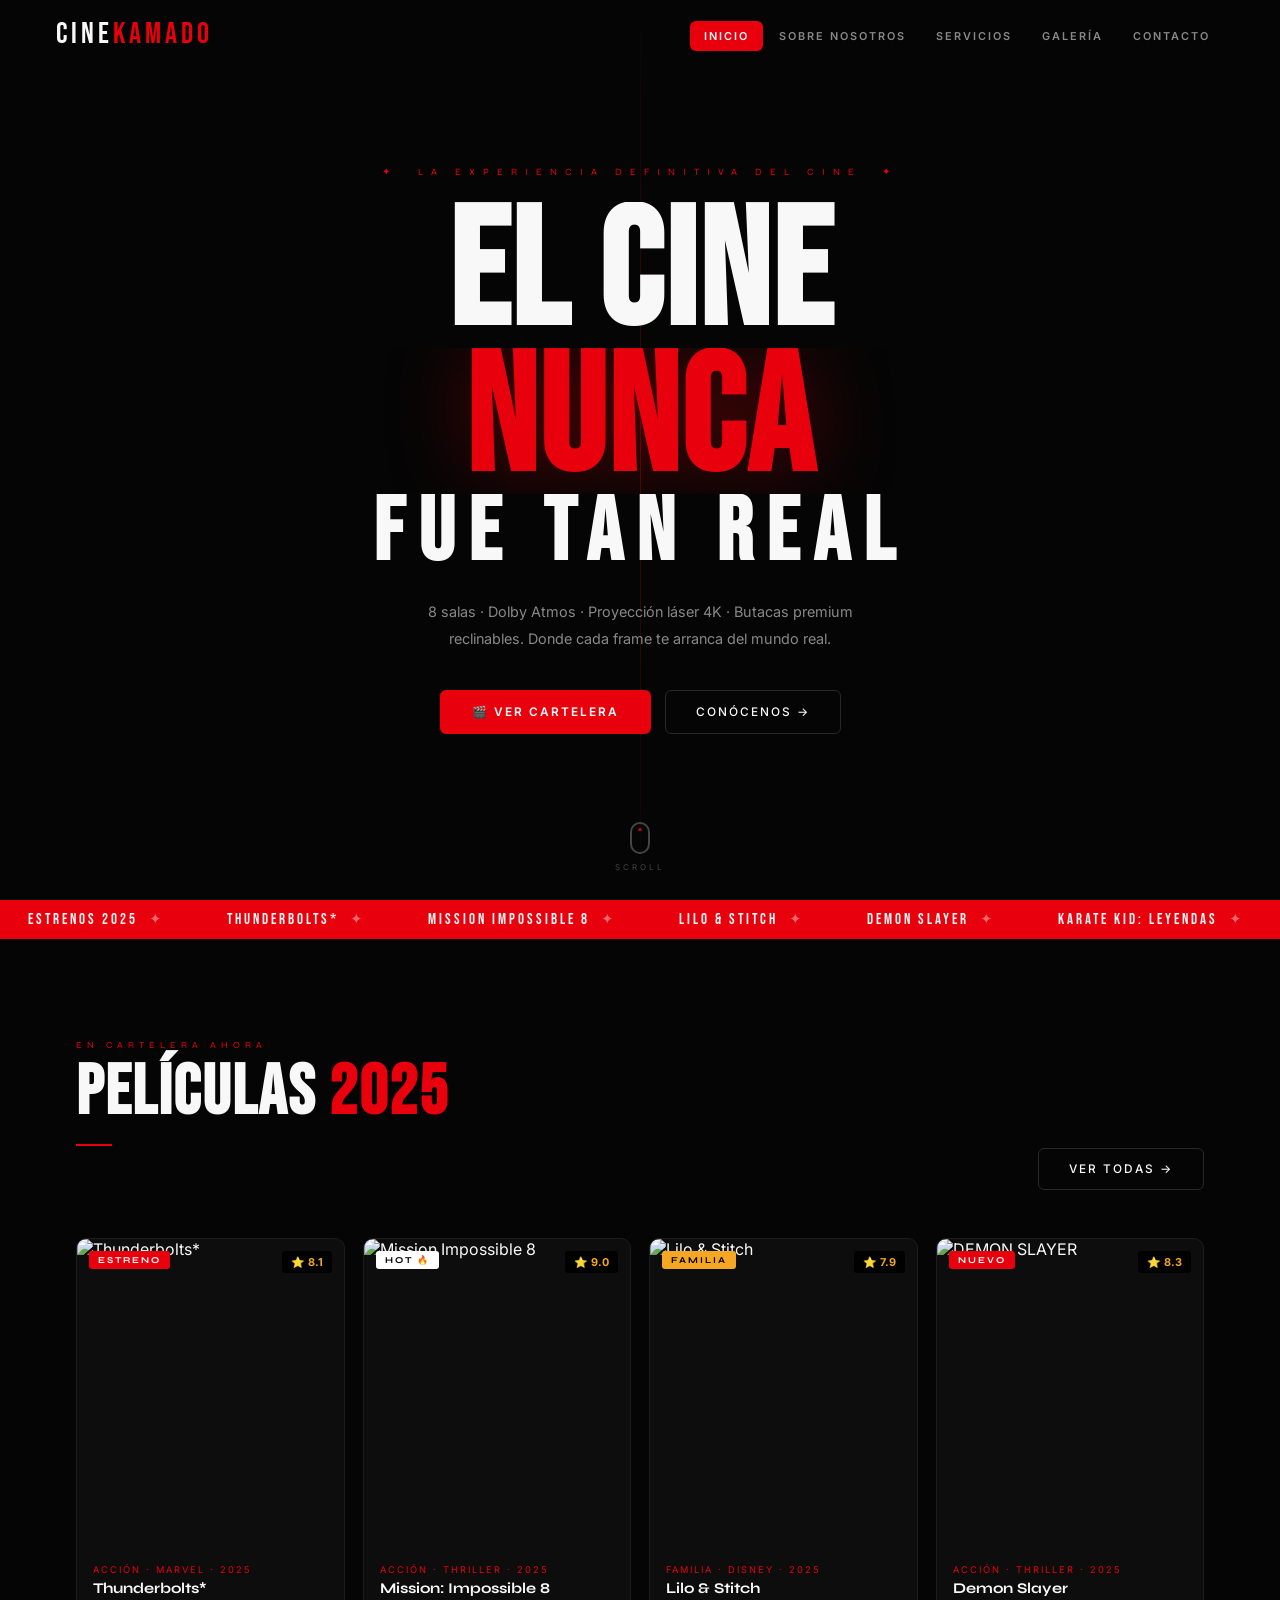
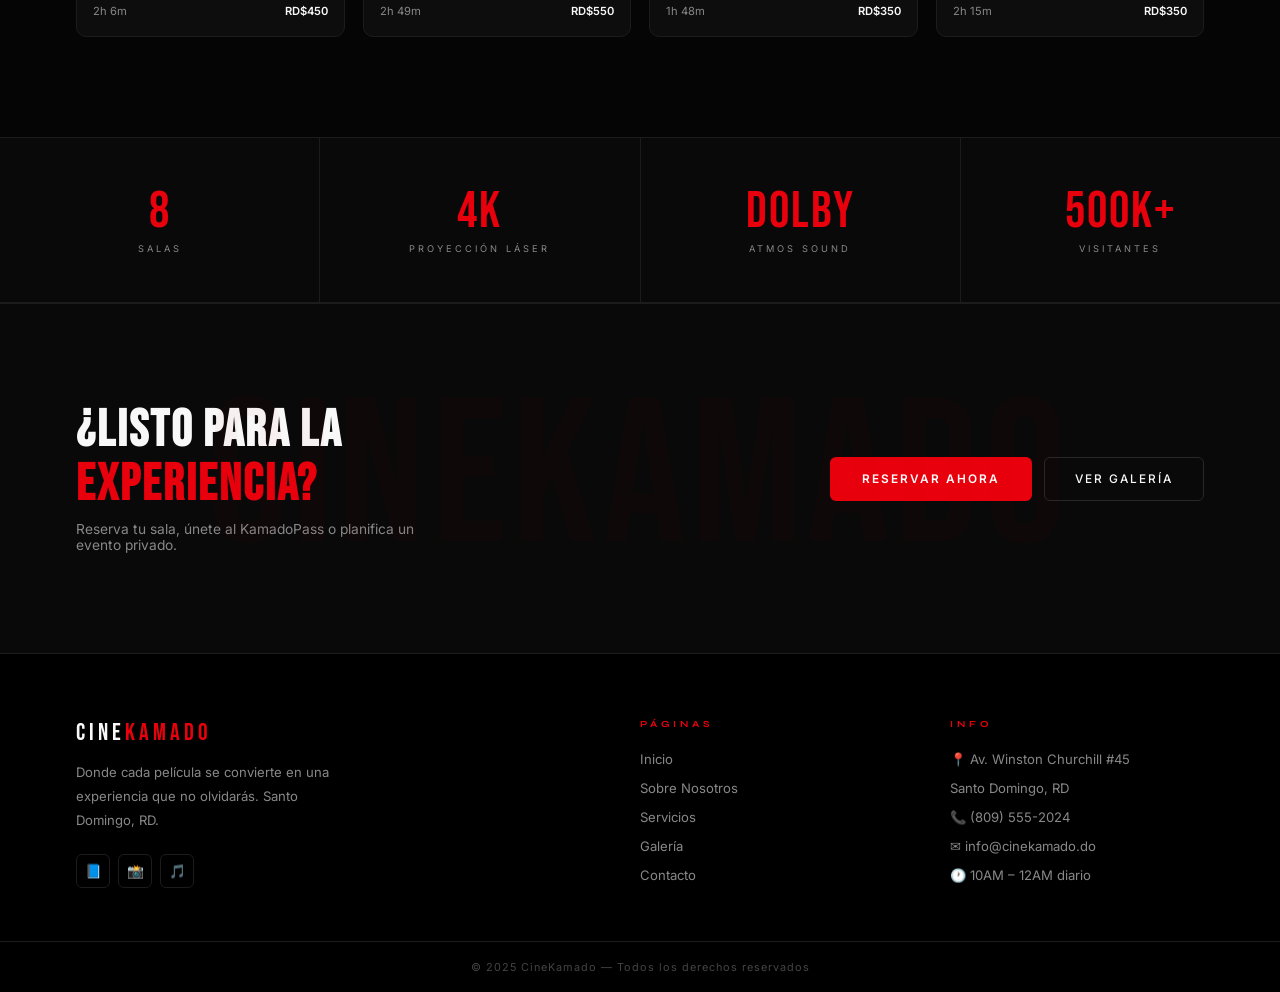
==== commit fd41751f: "Update index.html" ====
--- a/index.html
+++ b/index.html
@@ -134,14 +134,14 @@
   <span class="ticker-item">THUNDERBOLTS* <span>✦</span></span>
   <span class="ticker-item">MISSION IMPOSSIBLE 8 <span>✦</span></span>
   <span class="ticker-item">LILO &amp; STITCH <span>✦</span></span>
-  <span class="ticker-item">THE ACCOUNTANT 2 <span>✦</span></span>
+  <span class="ticker-item">DEMON SLAYER <span>✦</span></span>
   <span class="ticker-item">KARATE KID: LEYENDAS <span>✦</span></span>
   <span class="ticker-item">NOVOCAINE <span>✦</span></span>
   <span class="ticker-item">ESTRENOS 2025 <span>✦</span></span>
   <span class="ticker-item">THUNDERBOLTS* <span>✦</span></span>
   <span class="ticker-item">MISSION IMPOSSIBLE 8 <span>✦</span></span>
   <span class="ticker-item">LILO &amp; STITCH <span>✦</span></span>
-  <span class="ticker-item">THE ACCOUNTANT 2 <span>✦</span></span>
+  <span class="ticker-item">DEMON SLAYER <span>✦</span></span>
   <span class="ticker-item">KARATE KID: LEYENDAS <span>✦</span></span>
   <span class="ticker-item">NOVOCAINE <span>✦</span></span>
 </div></div>
@@ -159,7 +159,7 @@
     <div class="movies-grid">
       <div class="movie-card reveal" style="transition-delay:.05s">
         <div class="movie-poster">
-          <img src="https://images.unsplash.com/photo-1635805737707-575885ab0820?w=400&q=80" alt="Thunderbolts*"/>
+          <img src="https://encrypted-tbn0.gstatic.com/images?q=tbn:ANd9GcQ9s6S7gB4TENjsj2sXheJ13mvyvGtisNOqHg&s" alt="Thunderbolts*"/>
           <span class="m-badge">ESTRENO</span><span class="m-rating">⭐ 8.1</span>
           <div class="m-overlay">
             <button class="btn-buy" onclick="abrirModal('Thunderbolts*','Acción · Marvel · 2h 6m',450)">🎟 Comprar Entradas</button>
@@ -174,7 +174,7 @@
       </div>
       <div class="movie-card reveal" style="transition-delay:.1s">
         <div class="movie-poster">
-          <img src="https://images.unsplash.com/photo-1509347528160-9a9e33742cdb?w=400&q=80" alt="Mission Impossible 8"/>
+          <img src="https://secuenciazero.com/wp-content/uploads/2025/05/mision-imposible-saga.jpg.webp" alt="Mission Impossible 8"/>
           <span class="m-badge" style="background:#fff;color:#000">HOT 🔥</span><span class="m-rating">⭐ 9.0</span>
           <div class="m-overlay">
             <button class="btn-buy" onclick="abrirModal('Mission: Impossible 8','Acción · Thriller · 2h 49m',550)">🎟 Comprar Entradas</button>
@@ -189,7 +189,7 @@
       </div>
       <div class="movie-card reveal" style="transition-delay:.15s">
         <div class="movie-poster">
-          <img src="https://images.unsplash.com/photo-1594909122845-11baa439b7bf?w=400&q=80" alt="Lilo &amp; Stitch"/>
+          <img src="https://encrypted-tbn0.gstatic.com/images?q=tbn:ANd9GcTufK16DzwxQ1FW9MfNtlGSAWYdcAXGZuEqBg&s" alt="Lilo &amp; Stitch"/>
           <span class="m-badge" style="background:var(--gold);color:#000">FAMILIA</span><span class="m-rating">⭐ 7.9</span>
           <div class="m-overlay">
             <button class="btn-buy" onclick="abrirModal('Lilo &amp; Stitch','Familia · Disney · 1h 48m',350)">🎟 Comprar Entradas</button>
@@ -204,16 +204,16 @@
       </div>
       <div class="movie-card reveal" style="transition-delay:.2s">
         <div class="movie-poster">
-          <img src="https://images.unsplash.com/photo-1478720568477-152d9b164e26?w=400&q=80" alt="The Accountant 2"/>
+          <img src="https://sectorcine.com/wp-content/uploads/2025/07/Demon-Slayer-El-Castillo-Infinito.webp" alt="DEMON SLAYER"/>
           <span class="m-badge">NUEVO</span><span class="m-rating">⭐ 8.3</span>
           <div class="m-overlay">
-            <button class="btn-buy" onclick="abrirModal('The Accountant 2','Acción · Thriller · 2h 15m',350)">🎟 Comprar Entradas</button>
+            <button class="btn-buy" onclick="abrirModal('Demon Slayer','Acción · Thriller · 2h 15m',350)">🎟 Comprar Entradas</button>
             <span style="font-size:.66rem;color:var(--gray)">Sala 2 · Dolby</span>
           </div>
         </div>
         <div class="movie-body">
           <span class="m-genre">Acción · Thriller · 2025</span>
-          <p class="m-title">The Accountant 2</p>
+          <p class="m-title">Demon Slayer</p>
           <div class="m-meta"><span>2h 15m</span><span class="m-price">RD$350</span></div>
         </div>
       </div>
